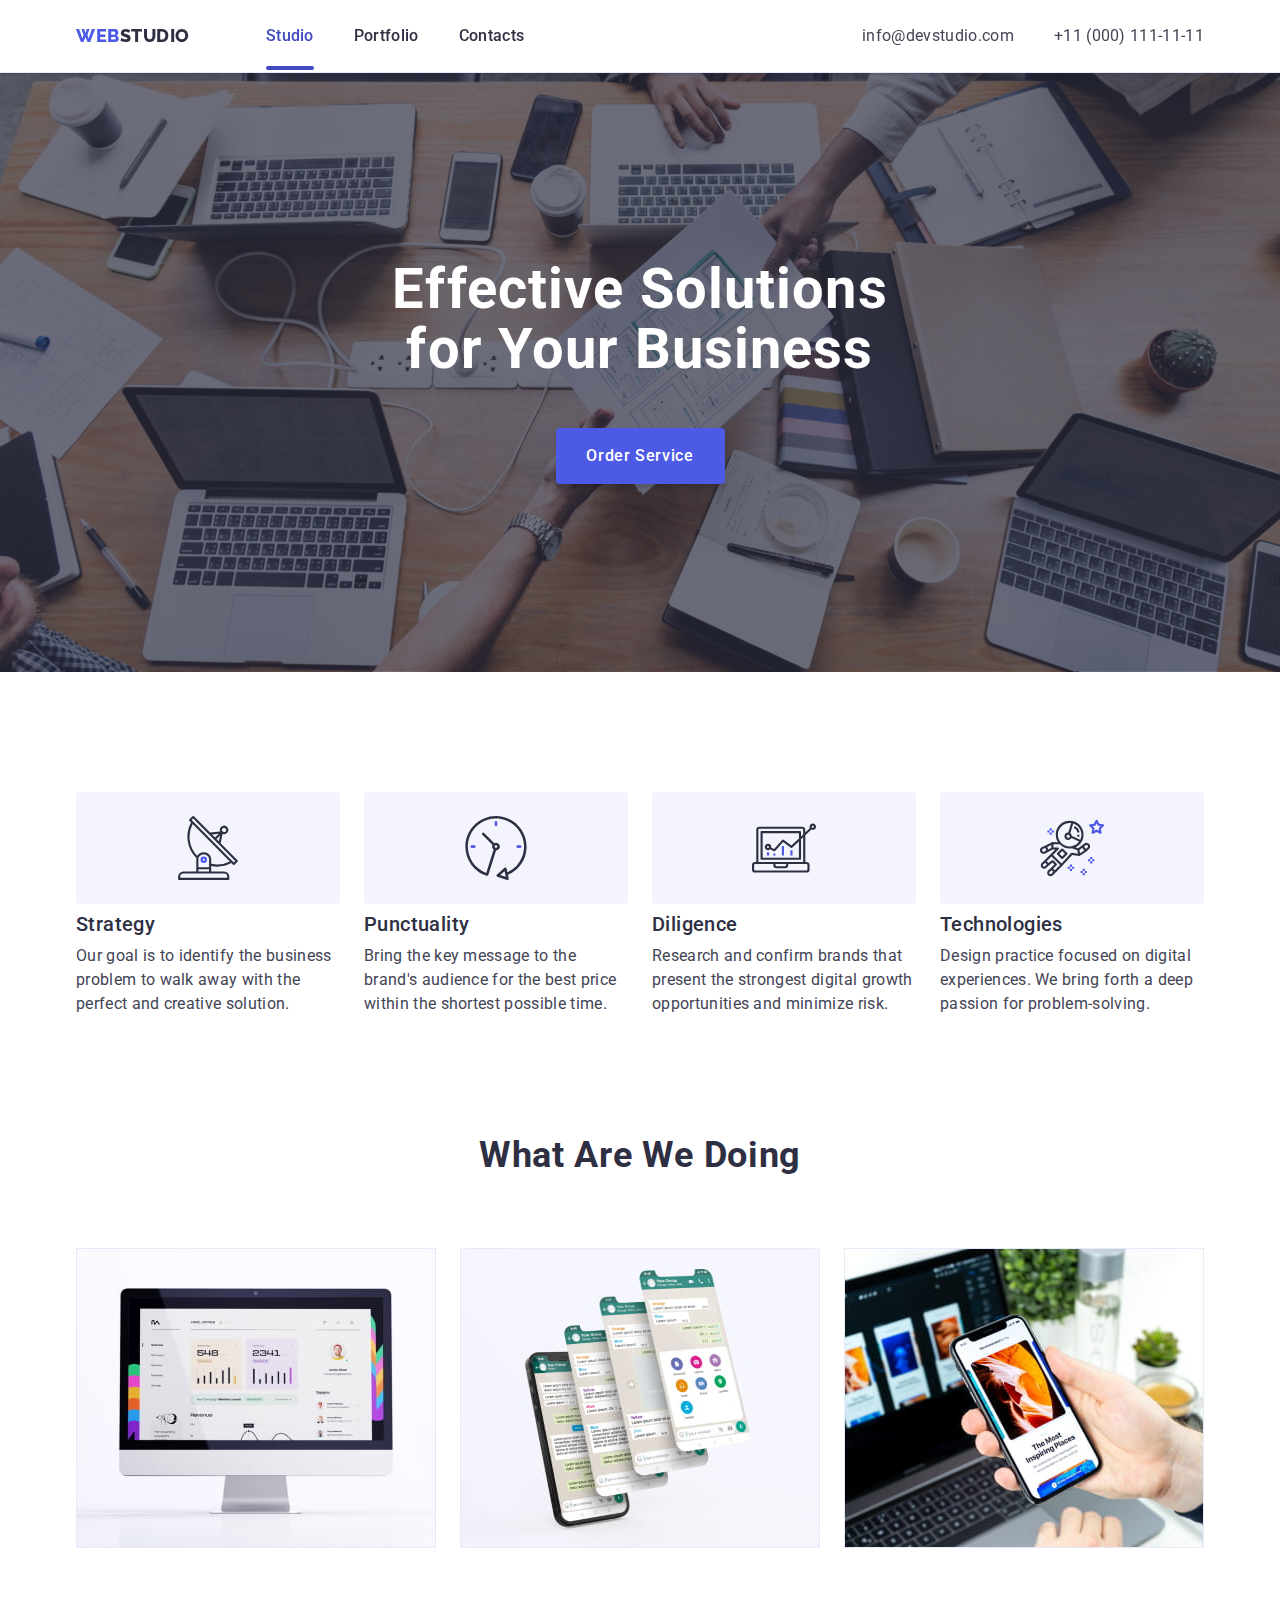
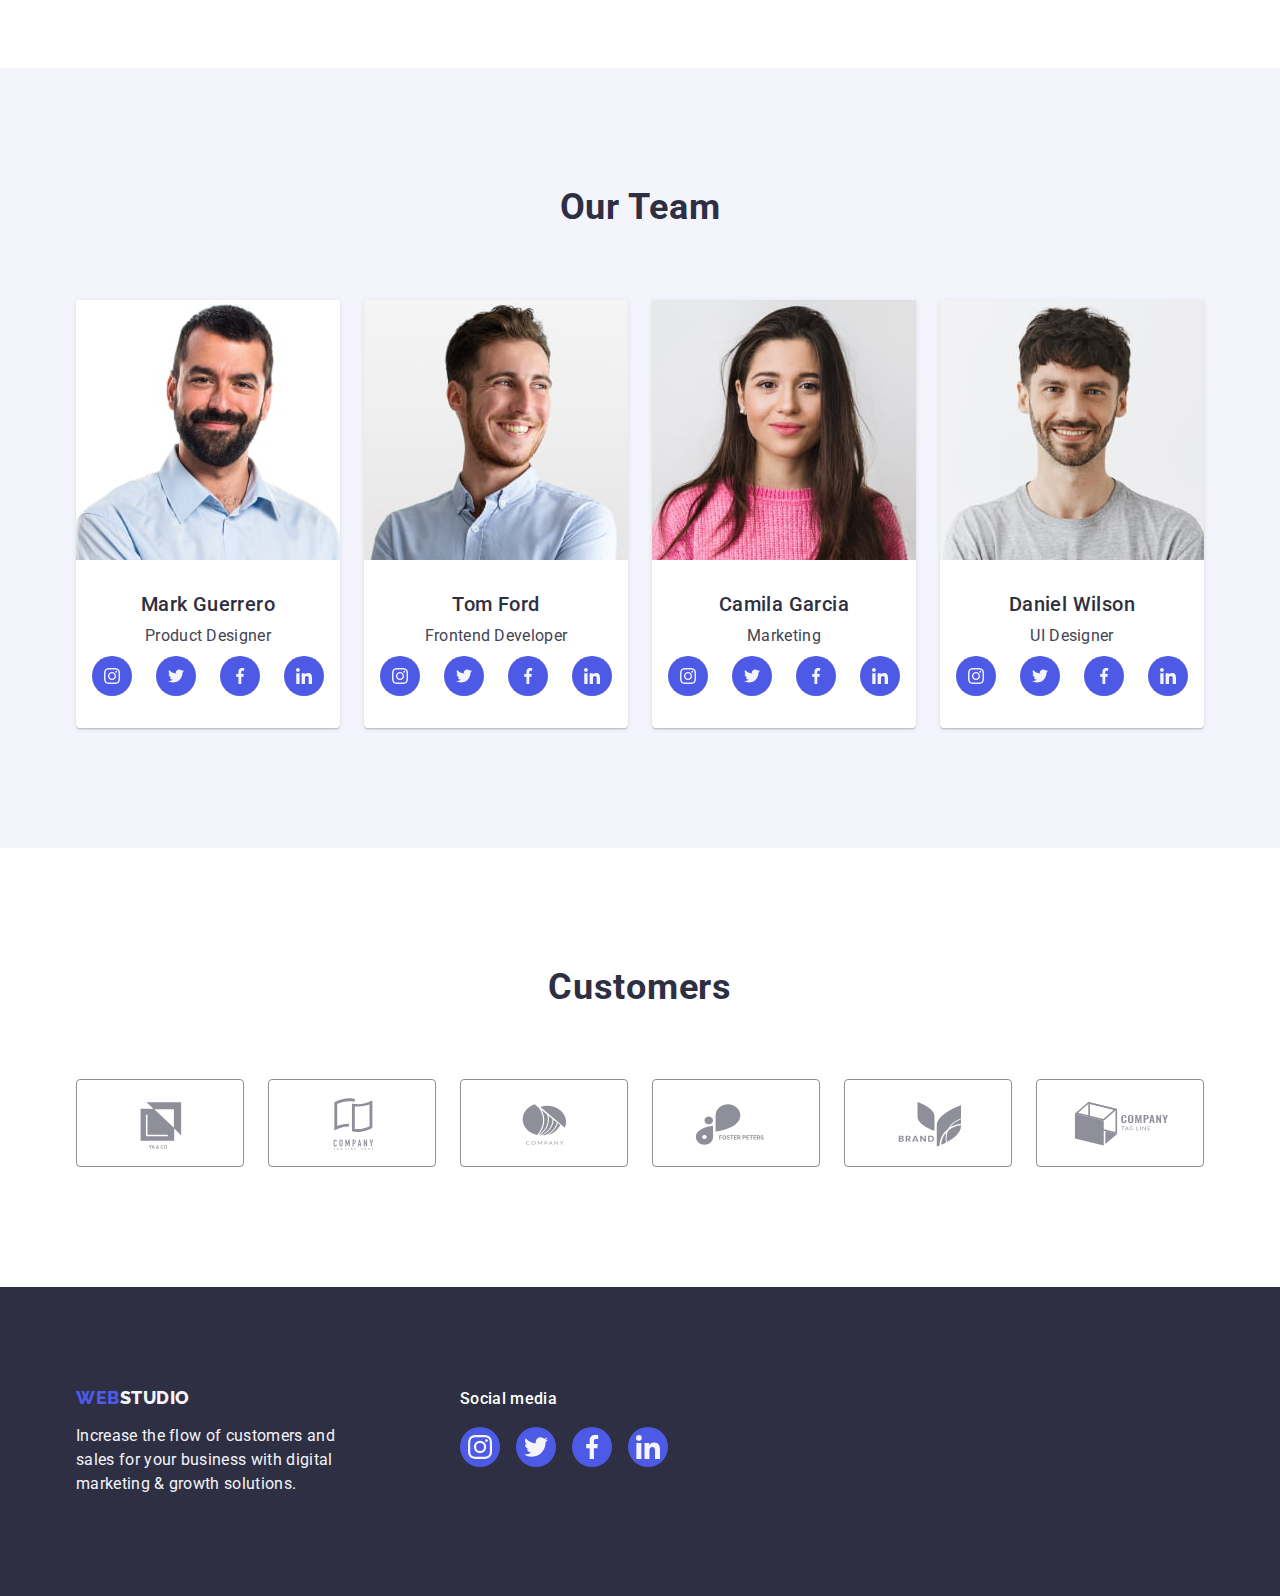
==== index.html @ 7d816530 "Initial commit" ====
<!DOCTYPE html>
<html lang="en">
  <head>
    <meta charset="UTF-8" />
    <meta http-equiv="X-UA-Compatible" content="IE=edge" />
    <meta name="viewport" content="width=device-width, initial-scale=1.0" />
    <link rel="preconnect" href="https://fonts.googleapis.com" />
    <link rel="preconnect" href="https://fonts.gstatic.com" crossorigin />
    <link
      href="https://fonts.googleapis.com/css2?family=Raleway:wght@800&family=Roboto:wght@400;500;700&display=swap"
      rel="stylesheet"
    />
    <link rel="stylesheet" href="./css/modern-normalize.min.css" />
    <link rel="stylesheet" href="./css/styles.css" />
    <title>WebStudio</title>
  </head>
  <body>
    <header class="header">
      <div class="header-container container">
        <!-- Navigation -->
        <nav class="nav">
          <a class="header-logo logo link" href="./index.html"
            >Web<span class="logo-part">Studio</span></a
          >
          <ul class="nav-list list">
            <li>
              <a class="nav-item link active" href="./index.html">Studio</a>
            </li>
            <li>
              <a class="nav-item link" href="./portfolio.html">Portfolio</a>
            </li>
            <li>
              <a class="nav-item link" href="">Contacts</a>
            </li>
          </ul>
        </nav>
        <!-- Contacts -->
        <address class="contacts">
          <ul class="nav-link list">
            <li>
              <a class="contacts-item link" href="mailto:info@devstudio.com"
                >info@devstudio.com</a
              >
            </li>
            <li>
              <a class="contacts-item link" href="tel:+110001111111"
                >+11 (000) 111-11-11</a
              >
            </li>
          </ul>
        </address>
      </div>
    </header>

    <!-- Main Content -->
    <main>
      <!-- Hero Section -->
      <section class="hero section">
        <div class="hero-container container">
          <h1 class="hero-title">Effective Solutions for Your Business</h1>
          <button type="button" class="btn" data-modal-open>
            Order Service
          </button>
        </div>
      </section>

      <!-- Advantages -->
      <section class="section">
        <div class="container">
          <h2 class="visually-hidden">Our advantages</h2>
          <ul class="adv-list card-set list">
            <li class="card-set-item">
              <div class="adv-img">
                <svg class="adv-icon" width="64" height="64">
                  <use href="./images/icons.svg#antenna"></use>
                </svg>
              </div>
              <h3 class="sub-title">Strategy</h3>
              <p class="main-text">
                Our goal is to identify the business problem to walk away with
                the perfect and creative solution.
              </p>
            </li>
            <li class="card-set-item">
              <div class="adv-img">
                <svg class="adv-icon" width="64" height="64">
                  <use href="./images/icons.svg#clock"></use>
                </svg>
              </div>
              <h3 class="sub-title">Punctuality</h3>
              <p class="main-text">
                Bring the key message to the brand's audience for the best price
                within the shortest possible time.
              </p>
            </li>
            <li class="card-set-item">
              <div class="adv-img">
                <svg class="adv-icon" width="64" height="64">
                  <use href="./images/icons.svg#diagram"></use>
                </svg>
              </div>
              <h3 class="sub-title">Diligence</h3>
              <p class="main-text">
                Research and confirm brands that present the strongest digital
                growth opportunities and minimize risk.
              </p>
            </li>
            <li class="card-set-item">
              <div class="adv-img">
                <svg class="adv-icon" width="64" height="64">
                  <use href="./images/icons.svg#astronaut"></use>
                </svg>
              </div>
              <h3 class="sub-title">Technologies</h3>
              <p class="main-text">
                Design practice focused on digital experiences. We bring forth a
                deep passion for problem-solving.
              </p>
            </li>
          </ul>
        </div>
      </section>

      <!-- Gallery -->
      <section class="gallery-section section">
        <div class="container">
          <h2 class="section-title">What are we doing</h2>
          <ul class="gallery-list card-set list">
            <li class="card-set-item">
              <img
                src="./images/gallery/img-1.jpg"
                alt="Desktop App"
                width="360"
                height="300"
              />
            </li>
            <li class="card-set-item">
              <img
                src="./images/gallery/img-2.jpg"
                alt="Messenger"
                width="360"
                height="300"
              />
            </li>
            <li class="card-set-item">
              <img
                src="./images/gallery/img-3.jpg"
                alt="Mobile App"
                width="360"
                height="300"
              />
            </li>
          </ul>
        </div>
      </section>

      <!-- Team -->
      <section class="team-section section">
        <div class="container">
          <h2 class="section-title">Our Team</h2>
          <ul class="card-set list">
            <li class="team-card card-set-item">
              <img
                src="./images/team/card-1.jpg"
                alt="Mark Guerrero"
                width="264"
                height="260"
              />
              <div class="card-content">
                <h3 class="sub-title card-text">Mark Guerrero</h3>
                <p class="card-text">Product Designer</p>
                <ul class="team-social list">
                  <li class="team-social-item">
                    <a class="team-social-img" href="">
                      <svg class="team-social-icon" width="16" height="16">
                        <use href="./images/icons.svg#instagram"></use>
                      </svg>
                    </a>
                  </li>
                  <li class="team-social-item">
                    <a class="team-social-img" href="">
                      <svg class="team-social-icon" width="16" height="16">
                        <use href="./images/icons.svg#twitter"></use>
                      </svg>
                    </a>
                  </li>
                  <li class="team-social-item">
                    <a class="team-social-img" href="">
                      <svg class="team-social-icon" width="16" height="16">
                        <use href="./images/icons.svg#facebook"></use>
                      </svg>
                    </a>
                  </li>
                  <li class="team-social-item">
                    <a class="team-social-img" href="">
                      <svg class="team-social-icon" width="16" height="16">
                        <use href="./images/icons.svg#linkedin"></use>
                      </svg>
                    </a>
                  </li>
                </ul>
              </div>
            </li>
            <li class="team-card card-set-item">
              <img
                src="./images/team/card-2.jpg"
                alt="Tom Ford"
                width="264"
                height="260"
              />
              <div class="card-content">
                <h3 class="sub-title card-text">Tom Ford</h3>
                <p class="card-text">Frontend Developer</p>
                <ul class="team-social list">
                  <li class="team-social-item">
                    <a class="team-social-img" href="">
                      <svg class="team-social-icon" width="16" height="16">
                        <use href="./images/icons.svg#instagram"></use>
                      </svg>
                    </a>
                  </li>
                  <li class="team-social-item">
                    <a class="team-social-img" href="">
                      <svg class="team-social-icon" width="16" height="16">
                        <use href="./images/icons.svg#twitter"></use>
                      </svg>
                    </a>
                  </li>
                  <li class="team-social-item">
                    <a class="team-social-img" href="">
                      <svg class="team-social-icon" width="16" height="16">
                        <use href="./images/icons.svg#facebook"></use>
                      </svg>
                    </a>
                  </li>
                  <li class="team-social-item">
                    <a class="team-social-img" href="">
                      <svg class="team-social-icon" width="16" height="16">
                        <use href="./images/icons.svg#linkedin"></use>
                      </svg>
                    </a>
                  </li>
                </ul>
              </div>
            </li>
            <li class="team-card card-set-item">
              <img
                src="./images/team/card-3.jpg"
                alt="Camila Garcia"
                width="264"
                height="260"
              />
              <div class="card-content">
                <h3 class="sub-title card-text">Camila Garcia</h3>
                <p class="card-text">Marketing</p>
                <ul class="team-social list">
                  <li class="team-social-item">
                    <a class="team-social-img" href="">
                      <svg class="team-social-icon" width="16" height="16">
                        <use href="./images/icons.svg#instagram"></use>
                      </svg>
                    </a>
                  </li>
                  <li class="team-social-item">
                    <a class="team-social-img" href="">
                      <svg class="team-social-icon" width="16" height="16">
                        <use href="./images/icons.svg#twitter"></use>
                      </svg>
                    </a>
                  </li>
                  <li class="team-social-item">
                    <a class="team-social-img" href="">
                      <svg class="team-social-icon" width="16" height="16">
                        <use href="./images/icons.svg#facebook"></use>
                      </svg>
                    </a>
                  </li>
                  <li class="team-social-item">
                    <a class="team-social-img" href="">
                      <svg class="team-social-icon" width="16" height="16">
                        <use href="./images/icons.svg#linkedin"></use>
                      </svg>
                    </a>
                  </li>
                </ul>
              </div>
            </li>
            <li class="team-card card-set-item">
              <img
                src="./images/team/card-4.jpg"
                alt="Daniel Wilson"
                width="264"
                height="260"
              />
              <div class="card-content">
                <h3 class="sub-title card-text">Daniel Wilson</h3>
                <p class="card-text">UI Designer</p>
                <ul class="team-social list">
                  <li class="team-social-item">
                    <a class="team-social-img" href="">
                      <svg class="team-social-icon" width="16" height="16">
                        <use href="./images/icons.svg#instagram"></use>
                      </svg>
                    </a>
                  </li>
                  <li class="team-social-item">
                    <a class="team-social-img" href="">
                      <svg class="team-social-icon" width="16" height="16">
                        <use href="./images/icons.svg#twitter"></use>
                      </svg>
                    </a>
                  </li>
                  <li class="team-social-item">
                    <a class="team-social-img" href="">
                      <svg class="team-social-icon" width="16" height="16">
                        <use href="./images/icons.svg#facebook"></use>
                      </svg>
                    </a>
                  </li>
                  <li class="team-social-item">
                    <a class="team-social-img" href="">
                      <svg class="team-social-icon" width="16" height="16">
                        <use href="./images/icons.svg#linkedin"></use>
                      </svg>
                    </a>
                  </li>
                </ul>
              </div>
            </li>
          </ul>
        </div>
      </section>

      <!-- Customers -->
      <section class="section">
        <div class="container">
          <h2 class="customers-title section-title">Customers</h2>
          <ul class="customers-list list">
            <li class="customers-item">
              <a class="customers-img" href="">
                <svg class="customers-icon" width="104" height="56">
                  <use href="./images/icons.svg#logo-1"></use>
                </svg>
              </a>
            </li>
            <li class="customers-item">
              <a class="customers-img" href="">
                <svg class="customers-icon" width="104" height="56">
                  <use href="./images/icons.svg#logo-2"></use>
                </svg>
              </a>
            </li>
            <li class="customers-item">
              <a class="customers-img" href="">
                <svg class="customers-icon" width="104" height="56">
                  <use href="./images/icons.svg#logo-3"></use>
                </svg>
              </a>
            </li>
            <li class="customers-item">
              <a class="customers-img" href="">
                <svg class="customers-icon" width="104" height="56">
                  <use href="./images/icons.svg#logo-4"></use>
                </svg>
              </a>
            </li>
            <li class="customers-item">
              <a class="customers-img" href="">
                <svg class="customers-icon" width="104" height="56">
                  <use href="./images/icons.svg#logo-5"></use>
                </svg>
              </a>
            </li>
            <li class="customers-item">
              <a class="customers-img" href="">
                <svg class="customers-icon" width="104" height="56">
                  <use href="./images/icons.svg#logo-6"></use>
                </svg>
              </a>
            </li>
          </ul>
        </div>
      </section>
    </main>
    <footer class="footer">
      <div class="footer-container container">
        <div class="footer-logo-container">
          <a class="footer-logo logo link" href="./index.html"
            >Web<span class="logo-part-footer">Studio</span></a
          >
          <p class="footer-text">
            Increase the flow of customers and sales for your business with
            digital marketing & growth solutions.
          </p>
        </div>
        <div>
          <p class="footer-social-text">Social media</p>
          <ul class="footer-social list">
            <li class="footer-social-item">
              <a class="footer-social-img" href="">
                <svg class="footer-social-icon" width="24" height="24">
                  <use href="./images/icons.svg#instagram"></use>
                </svg>
              </a>
            </li>
            <li class="footer-social-item">
              <a class="footer-social-img" href="">
                <svg class="footer-social-icon" width="24" height="24">
                  <use href="./images/icons.svg#twitter"></use>
                </svg>
              </a>
            </li>
            <li class="footer-social-item">
              <a class="footer-social-img" href="">
                <svg class="footer-social-icon" width="24" height="24">
                  <use href="./images/icons.svg#facebook"></use>
                </svg>
              </a>
            </li>
            <li class="footer-social-item">
              <a class="footer-social-img" href="">
                <svg class="footer-social-icon" width="24" height="24">
                  <use href="./images/icons.svg#linkedin"></use>
                </svg>
              </a>
            </li>
          </ul>
        </div>
      </div>
    </footer>
    <!-- Modal window -->
    <div class="backdrop is-hidden" data-modal>
      <div class="modal">
        <button type="button" class="modal-btn-close" data-modal-close>
          <svg class="modal-icon" width="8" height="8">
            <use href="./images/icons.svg#close"></use>
          </svg>
        </button>
      </div>
    </div>
    <script src="./js/modal.js"></script>
  </body>
</html>
---- css/styles.css ----
:root {
  --color-iris: #4d5ae5;
  --color-ocean: #404bbf;
  --color-navy-blue: #2e2f42;
  --color-green: #31d0aa;
  --color-slate: #434455;
  --color-light-slate: #8e8f99;
  --color-cornflower: #e7e9fc;
  --color-cloud: #f4f4fd;
  --color-navy-blue-modal: #2e2f42;
  --color-grey: #2e2f42;
  --color-white: #ffffff;
  --color-dairy: #fcfcfc;

  --indent: 24px;
  --items: 4;

  --anim-time: 250ms cubic-bezier(0.4, 0, 0.2, 1);
}

h1,
h2,
h3,
h4,
h5,
h6,
p {
  margin: 0;
}

img {
  display: block;
}

button {
  cursor: pointer;
}

/**
  |============================
  | Hidden elements
  |============================
*/
.visually-hidden {
  position: absolute;
  width: 1px;
  height: 1px;
  margin: -1px;
  border: 0;
  padding: 0;

  white-space: nowrap;
  clip-path: inset(100%);
  clip: rect(0 0 0 0);
  overflow: hidden;
}

/**
  |============================
  | Links and list
  |============================
*/

.link {
  text-decoration: none;
}

.list {
  list-style: none;
  padding: 0;
  margin: 0;
}

/**
  |============================
  | Card set
  |============================
*/

.card-set {
  display: flex;
  flex-wrap: wrap;
  gap: var(--indent);
}

.card-set-item {
  flex-basis: calc((100% - var(--indent) * (var(--items) - 1)) / var(--items));
}

/**
  |============================
  | Studio
  |============================
*/
body {
  background-color: #fff;
  font-family: 'Roboto', sans-serif;
  font-size: 16px;
  line-height: 1.5;
  letter-spacing: 0.02em;

  color: var(--color-slate);

  padding-top: 72px;
}

.container {
  width: 1158px;
  padding: 0 15px;
  margin: 0 auto;
}

.section {
  padding: 120px 0;
}

.section-title {
  font-weight: 700;
  font-size: 36px;
  line-height: 1.11;

  text-align: center;
  letter-spacing: 0.02em;
  text-transform: capitalize;

  color: var(--color-navy-blue);

  margin-bottom: 72px;
}

.sub-title {
  margin-bottom: 8px;

  font-weight: 500;
  font-size: 20px;
  line-height: 1.2;
  letter-spacing: 0.02em;

  color: var(--color-navy-blue);
}

/**
  |============================
  | Header
  |============================
*/

.header {
  position: fixed;
  top: 0;
  left: 0;
  width: 100%;

  border-bottom: 1px solid var(--color-cornflower);
  box-shadow: 0px 2px 1px rgba(46, 47, 66, 0.08),
    0px 1px 1px rgba(46, 47, 66, 0.16), 0px 1px 6px rgba(46, 47, 66, 0.08);

  padding: 24px 0;

  background-color: var(--color-white);

  z-index: 2;
}

.header-container {
  display: flex;
  align-items: center;
  justify-content: space-between;
}

.nav {
  display: flex;
  align-items: center;
  /* margin-right: auto; */
}

.nav-list {
  display: flex;
  align-items: center;
  gap: 40px;
}

.logo {
  font-family: 'Raleway', sans-serif;
  font-style: normal;
  font-weight: 800;
  font-size: 18px;
  line-height: 1.17;
  letter-spacing: 0.03em;
  text-transform: uppercase;

  color: var(--color-iris);
}

.logo > .logo-part {
  color: var(--color-navy-blue);
}

.header-logo {
  margin-right: 76px;
}

.nav-item {
  position: relative;

  font-weight: 500;
  font-size: 16px;
  font-style: normal;
  line-height: 1.5;
  letter-spacing: 0.02em;

  color: var(--color-navy-blue);

  padding: 24px 0;

  transition: color var(--anim-time);
}

.nav-item:hover,
.nav-item:focus {
  color: var(--color-ocean);
}

.nav-item.active {
  color: var(--color-ocean);
}

.nav-item::after {
  content: '';
  position: absolute;
  bottom: -1px;
  left: 0;
  display: block;
  width: 100%;
  height: 4px;
  border-radius: 2px;
}

.nav-item.active::after {
  background-color: var(--color-ocean);
}

.nav-link {
  display: flex;
  align-items: center;
  gap: 40px;
}

.contacts {
  font-style: normal;
}

.contacts-item {
  color: var(--color-slate);

  transition: color var(--anim-time);
}

.contacts-item:hover,
.contacts-item:focus {
  color: var(--color-ocean);
}

/**
  |============================
  | Hero
  |============================
*/

.btn {
  display: block;

  min-width: 169px;
  min-height: 56px;

  font-family: inherit;
  font-weight: 500;
  font-size: 16px;
  line-height: 1.5;
  letter-spacing: 0.04em;

  margin: 0 auto;

  /* cursor: pointer; */
  background-color: var(--color-iris);
  color: var(--color-white);

  box-shadow: 0px 4px 4px rgba(0, 0, 0, 0.15);
  border-radius: 4px;

  border: none;

  transition: background-color var(--anim-time);
}

.btn:hover,
.btn:focus {
  background-color: var(--color-ocean);
}

.hero {
  max-width: 1440px;
  margin-left: auto;
  margin-right: auto;
  background-color: var(--color-navy-blue);
  background-image: linear-gradient(
      rgba(46, 47, 66, 0.7),
      rgba(46, 47, 66, 0.7)
    ),
    url(../images/hero/people-office.jpg);
  background-repeat: no-repeat;
  background-position: center;
  background-size: cover;
  padding: 188px 0;
}

.hero-title {
  max-width: 496px;
  font-weight: 700;
  font-size: 56px;
  line-height: 1.07;
  text-align: center;
  letter-spacing: 0.02em;

  color: var(--color-white);
  margin: 0 auto 48px auto;
}

/**
  |============================
  | Advantages
  |============================
*/

.adv-list {
  display: flex;
}

.main-text {
  color: var(--color-slate);
}

.adv-img {
  display: flex;
  justify-content: center;
  align-items: center;
  padding: 24px 0;

  background-color: var(--color-cloud);
  border-radius: 4px;

  margin-bottom: 8px;
}

/**
  |============================
  | Gallery
  |============================
*/

.gallery-section {
  padding-top: 0;
}

.gallery-list {
  display: flex;
  /* justify-content: space-between; */
}

/**
  |============================
  | Team
  |============================
*/

.team-section {
  background-color: var(--color-cloud);
}

.team-card {
  background: var(--color-white);
  box-shadow: 0px 1px 6px rgba(46, 47, 66, 0.08),
    0px 1px 1px rgba(46, 47, 66, 0.16), 0px 2px 1px rgba(46, 47, 66, 0.08);
  border-radius: 0px 0px 4px 4px;
}

.card-content {
  padding: 32px 0;
}

.card-text {
  text-align: center;
  margin-bottom: 8px;
}

.team-social {
  display: flex;
  gap: 24px;
  justify-content: center;
  align-items: center;
}

.team-social-item {
  width: 40px;
  height: 40px;
}

.team-social-img {
  width: 100%;
  height: 100%;
  background-color: var(--color-iris);
  border-radius: 50%;
  display: flex;
  justify-content: center;
  align-items: center;

  transition: background-color var(--anim-time);
}

.team-social-img:hover,
.team-social-img:focus {
  background-color: var(--color-ocean);
}

.team-social-icon {
  fill: var(--color-cloud);
}

/**
  |============================
  | Customers
  |============================
*/

.customers-title {
  line-height: 1.1;
}

.customers-list {
  display: flex;
  align-items: center;
  justify-content: center;
  gap: 24px;
}

.customers-item {
  width: 168px;
  height: 88px;
}

.customers-img {
  width: 100%;
  height: 100%;
  display: flex;
  justify-content: center;
  align-items: center;
  border: 1px solid var(--color-light-slate);
  border-radius: 4px;
  color: var(--color-light-slate);

  padding: 16px 32px;

  transition: border-color var(--anim-time), color var(--anim-time);
}

.customers-img:hover,
.customers-img:focus {
  border-color: var(--color-ocean);

  color: var(--color-ocean);
}

.customers-icon {
  fill: currentColor;

  transition: fill var(--anim-time);
}

.customers-icon:hover,
.customers-icon:focus {
  fill: currentColor;
}

/**
  |============================
  | Footer
  |============================
*/

.footer {
  background-color: var(--color-navy-blue);
  padding: 100px 0;
}

.footer-container {
  display: flex;

  align-items: baseline;
}

.footer-logo-container {
  margin-right: 120px;
}

.footer-logo {
  display: inline-block;
  margin-bottom: 16px;
}

.logo > .logo-part-footer {
  color: var(--color-cloud);
}

.footer-text {
  color: var(--color-cloud);
  /* padding-top: 16px; */
  width: 264px;
}

.footer-social-text {
  font-weight: 500;
  font-size: 16px;
  line-height: 1.5;
  letter-spacing: 0.02em;
  color: var(--color-white);

  margin-bottom: 16px;
}

.footer-social {
  display: flex;
  gap: 16px;
}

.footer-social-item {
  width: 40px;
  height: 40px;
}

.footer-social-img {
  width: 100%;
  height: 100%;
  background-color: var(--color-iris);
  border-radius: 50%;
  display: flex;
  align-items: center;
  justify-content: center;

  transition: background-color var(--anim-time);
}

.footer-social-img:hover,
.footer-social-img:focus {
  background-color: var(--color-green);
}

.footer-social-icon {
  fill: var(--color-cloud);
}

/**
  |============================
  | Portfolio
  |============================
*/
.portfolio-section {
  padding: 96px 0 120px;
}
/**
  |============================
  | Filter
  |============================
*/

.filter-list {
  display: flex;
  align-items: center;
  justify-content: center;
  gap: 24px;
  margin-bottom: 72px;
}

.filter-btn {
  display: block;
  padding: 12px 24px;
  height: 48px;

  font-family: inherit;
  font-weight: 500;
  font-size: 16px;
  line-height: 1.5;
  letter-spacing: 0.04em;

  cursor: pointer;

  background-color: var(--color-cloud);
  border: 1px solid var(--color-cornflower);
  border-radius: 4px;
  color: var(--color-iris);

  transition: color var(--anim-time), background-color var(--anim-time),
    border-color var(--anim-time), box-shadow var(--anim-time);
}

.filter-btn:hover,
.filter-btn:focus,
.filter-btn:active {
  background-color: var(--color-ocean);
  color: var(--color-white);
  border-color: transparent;

  box-shadow: 0px 3px 1px rgba(0, 0, 0, 0.1), 0px 2px 1px rgba(0, 0, 0, 0.08),
    0px 2px 2px rgba(0, 0, 0, 0.12);
  border-radius: 4px;
}

/**
  |============================
  | Examples
  |============================
*/

.portfolio-list {
  --items: 3;
  row-gap: 48px;
}

.portfolio-card {
  display: block;

  transition: box-shadow var(--anim-time);
}

.portfolio-card:hover,
.portfolio-card:focus {
  box-shadow: 0px 1px 6px rgba(46, 47, 66, 0.08),
    0px 1px 1px rgba(46, 47, 66, 0.16), 0px 2px 1px rgba(46, 47, 66, 0.08);
}

.portfolio-card:hover .overlay-text,
.portfolio-card:focus .overlay-text {
  transform: translateY(0%);
}

.portfolio-card-text {
  padding: 32px 16px;
  text-align: left;
  border: 1px solid var(--color-cornflower);
  border-top: none;
}

.thumb {
  position: relative;
  overflow: hidden;

  z-index: 1;
}

/* Overlay */

.overlay-text {
  position: absolute;
  top: 0;
  left: 0;
  transform: translateY(100%);

  width: 100%;
  height: 100%;
  padding: 40px 32px;

  background: var(--color-iris);

  font-size: 16px;
  line-height: 1.5;

  letter-spacing: 0.02em;

  color: var(--color-cloud);

  transition: transform var(--anim-time);
}

.portfolio-card-item:hover .overlay-text,
.portfolio-card-item:focus .overlay-text {
  transform: translateY(0%);
}

/**
  |============================
  | Modal window
  |============================
*/

.backdrop {
  position: fixed;

  top: 0;
  left: 0;

  width: 100%;
  height: 100%;

  background: rgba(46, 47, 66, 0.4);

  transition: opacity var(--anim-time), visibility var(--anim-time);
}

.backdrop.is-hidden {
  opacity: 0;
  visibility: hidden;
  pointer-events: none;
}

.modal {
  position: absolute;
  top: calc(50%);
  left: calc(50%);

  width: 408px;
  min-height: 576px;
  padding: 24px;

  background-color: var(--color-dairy);

  box-shadow: 0px 1px 1px rgba(0, 0, 0, 0.14), 0px 1px 3px rgba(0, 0, 0, 0.12),
    0px 2px 1px rgba(0, 0, 0, 0.2);
  border-radius: 4px;

  transform: translate(-50%, -50%) scale(1);
  transition: transform var(--anim-time);
}

.modal-btn-close {
  position: absolute;

  top: 24px;
  right: 24px;

  display: flex;
  align-items: center;
  justify-content: center;

  width: 24px;
  height: 24px;
  padding: 0;

  border-radius: 50%;
  background-color: var(--color-cornflower);
  border: 1px solid rgba(0, 0, 0, 0.1);

  color: var(--color-navy-blue);

  transition: background-color var(--anim-time), border var(--anim-time);
}

.modal-btn-close:hover,
.modal-btn-close:focus {
  background-color: var(--color-ocean);
  color: var(--color-white);
  border: none;
}

.modal-icon {
  fill: currentColor;
  transition: fill var(--anim-time);
}

.modal-btn-close:hover .modal-icon:hover,
.modal-btn-close:focus .modal-icon:focus {
  fill: currentColor;
}
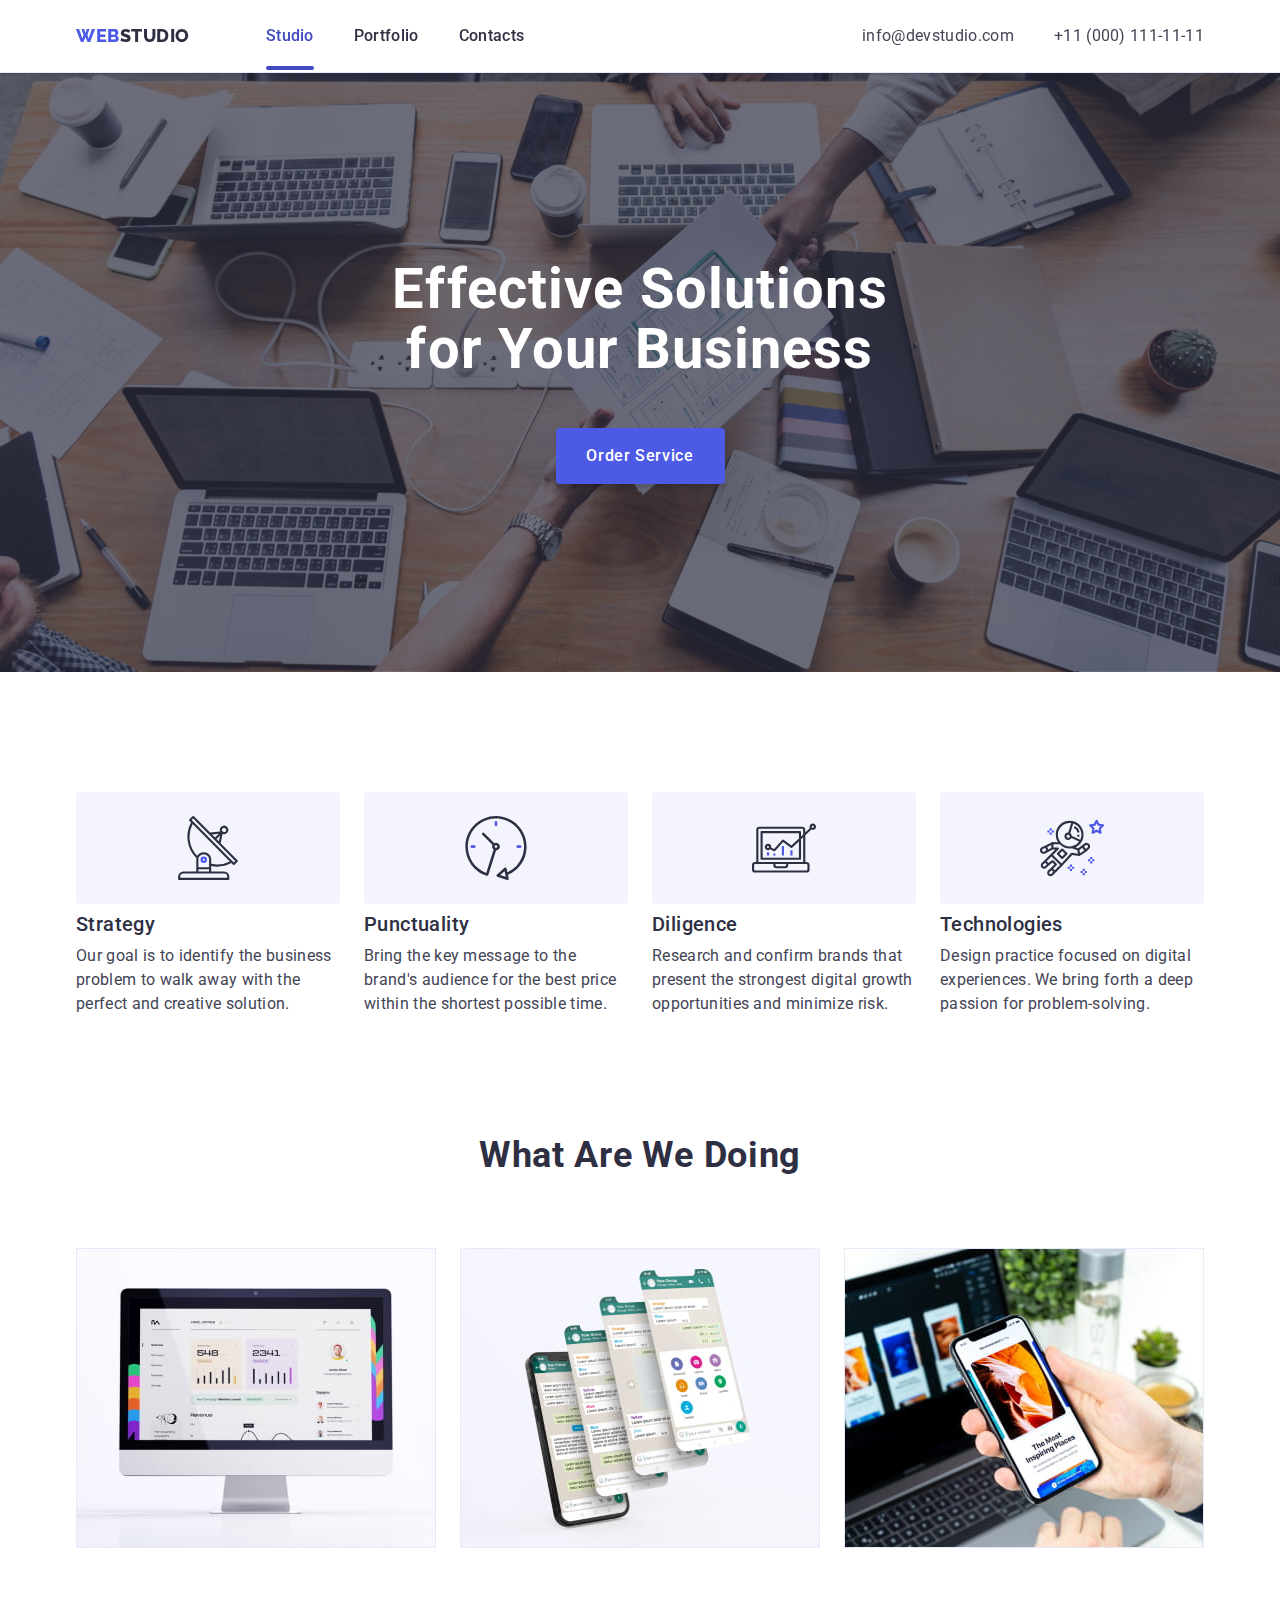
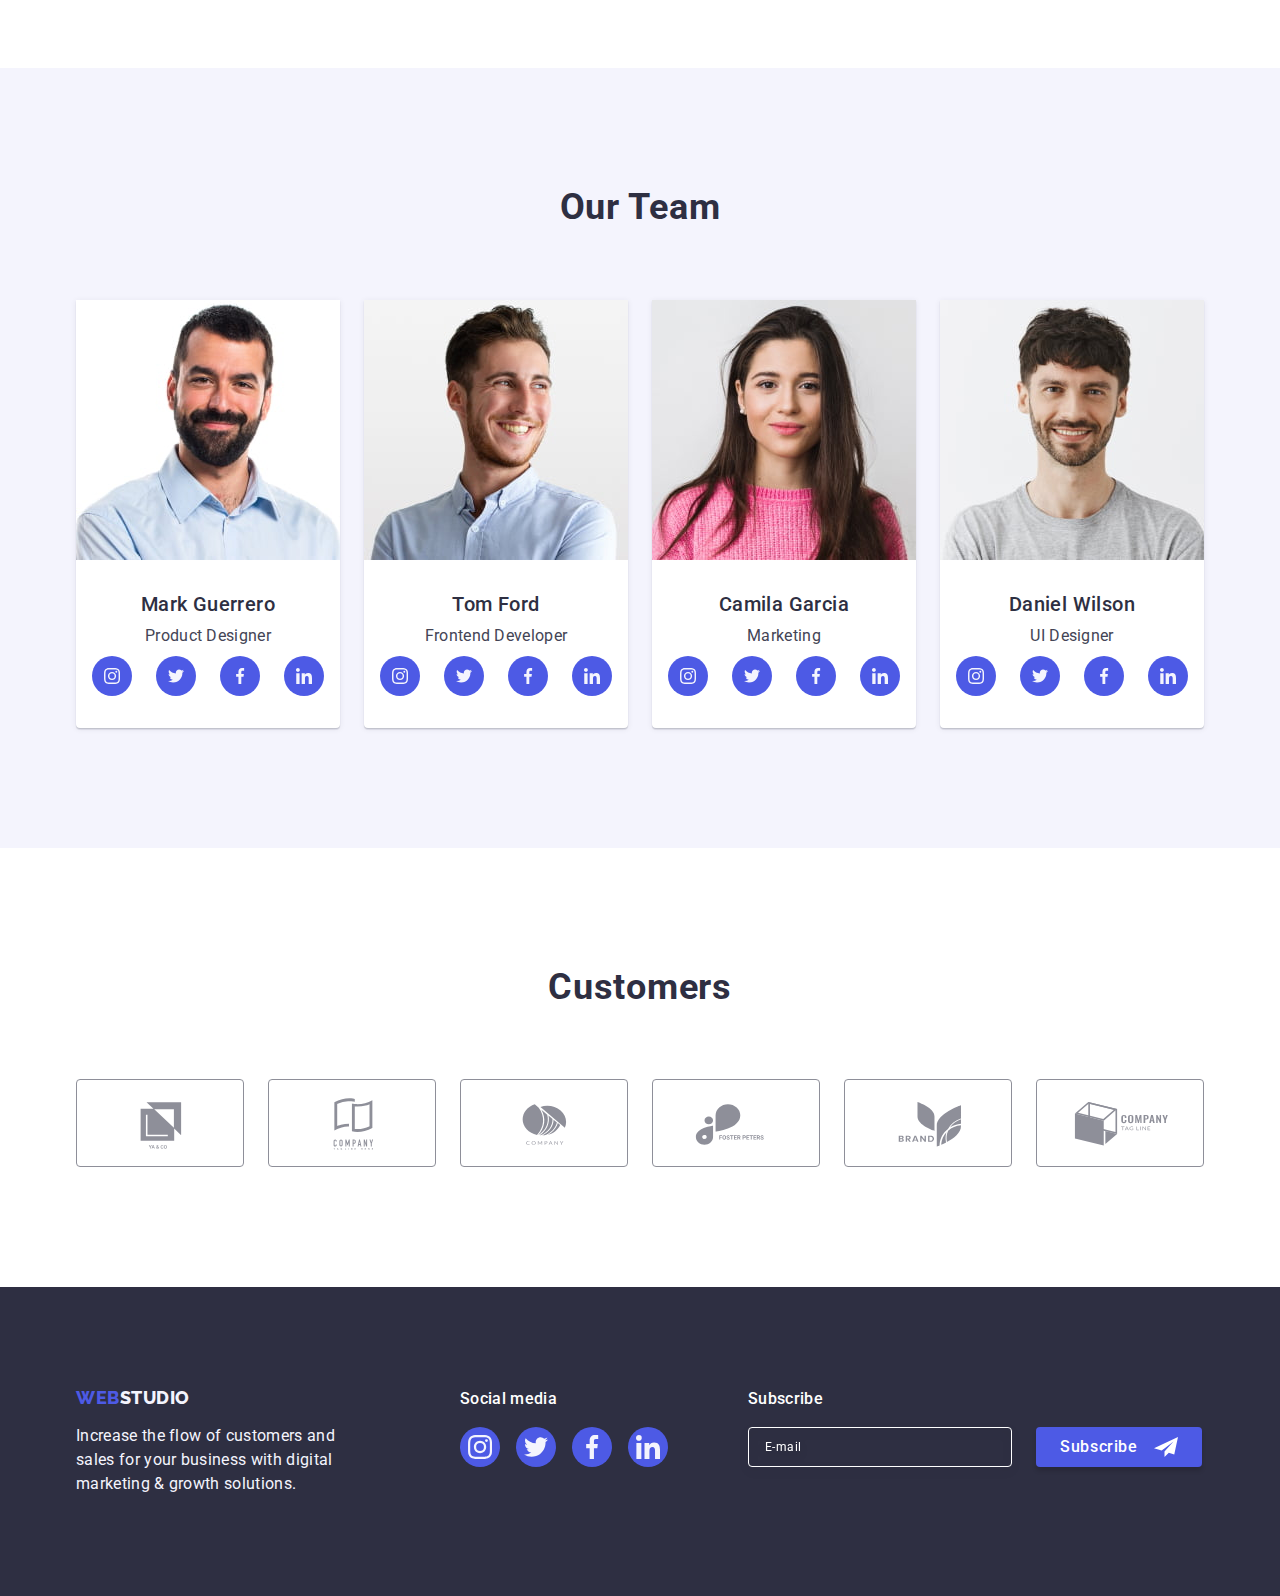
==== commit 4faf794f: "added suscribe form in footer" ====
--- a/index.html
+++ b/index.html
@@ -393,7 +393,7 @@
             digital marketing & growth solutions.
           </p>
         </div>
-        <div>
+        <div class="footer-social-container">
           <p class="footer-social-text">Social media</p>
           <ul class="footer-social list">
             <li class="footer-social-item">
@@ -425,6 +425,26 @@
               </a>
             </li>
           </ul>
+        </div>
+        <div class="footer-form">
+          <p class="subscribe-text">Subscribe</p>
+          <form class="subscribe-form" name="subscribe-form">
+            <label for="subscribe-email">
+              <input
+                class="subscribe-form-field"
+                type="text"
+                placeholder="E-mail"
+                name="subscribe-email"
+                id="subscribe-email"
+              />
+            </label>
+            <button class="subscribe-btn" type="submit">
+              Subscribe
+              <svg class="subscribe-icon" width="24" height="24">
+                <use href="./images/icons.svg#telegram"></use>
+              </svg>
+            </button>
+          </form>
         </div>
       </div>
     </footer>
--- a/css/styles.css
+++ b/css/styles.css
@@ -494,7 +494,6 @@
 
 .footer-container {
   display: flex;
-
   align-items: baseline;
 }
 
@@ -513,8 +512,11 @@
 
 .footer-text {
   color: var(--color-cloud);
-  /* padding-top: 16px; */
   width: 264px;
+}
+
+.footer-social-container {
+  margin-right: 80px;
 }
 
 .footer-social-text {
@@ -558,32 +560,66 @@
   fill: var(--color-cloud);
 }
 
-/**
-  |============================
-  | Portfolio
-  |============================
-*/
-.portfolio-section {
-  padding: 96px 0 120px;
-}
-/**
-  |============================
-  | Filter
-  |============================
-*/
-
-.filter-list {
-  display: flex;
-  align-items: center;
-  justify-content: center;
+.subscribe-text {
+  font-weight: 500;
+  font-size: 16px;
+  line-height: 1.5;
+  letter-spacing: 0.02em;
+  color: var(--color-white);
+
+  margin-bottom: 16px;
+}
+
+/* .footer-form {
+  display: flex;
   gap: 24px;
-  margin-bottom: 72px;
-}
-
-.filter-btn {
-  display: block;
-  padding: 12px 24px;
-  height: 48px;
+} */
+
+.subscribe-form {
+  display: flex;
+  justify-content: center;
+  align-items: center;
+  gap: 24px;
+}
+
+.subscribe-form-field {
+  background-color: transparent;
+  width: 264px;
+  height: 40px;
+
+  font-weight: 400;
+  font-size: 12px;
+  line-height: 2;
+
+  display: flex;
+  align-items: center;
+  letter-spacing: 0.04em;
+
+  padding: 8px 16px;
+  color: var(--color-white);
+
+  border: 1px solid var(--color-white);
+  filter: drop-shadow(0px 4px 4px rgba(0, 0, 0, 0.15));
+  border-radius: 4px;
+
+  outline: none;
+}
+
+.subscribe-form-field::placeholder {
+  color: var(--color-white);
+}
+
+/* .subscribe-form-field:focus {
+  border: 1px solid var(--color-slate);
+  outline: none;
+} */
+
+.subscribe-btn {
+  display: flex;
+  flex-direction: row;
+  justify-content: center;
+  align-items: center;
+  gap: 16px;
 
   font-family: inherit;
   font-weight: 500;
@@ -591,7 +627,58 @@
   line-height: 1.5;
   letter-spacing: 0.04em;
 
-  cursor: pointer;
+  padding: 8px 24px;
+  background-color: var(--color-iris);
+  box-shadow: 0px 4px 4px rgba(0, 0, 0, 0.15);
+  border-radius: 4px;
+  color: var(--color-white);
+
+  border: none;
+
+  transition: background-color var(--anim-time);
+}
+
+.subscribe-icon {
+  fill: currentColor;
+}
+
+.subscribe-btn:hover,
+.subscribe-btn:focus {
+  background-color: var(--color-ocean);
+}
+
+/**
+  |============================
+  | Portfolio
+  |============================
+*/
+.portfolio-section {
+  padding: 96px 0 120px;
+}
+/**
+  |============================
+  | Filter
+  |============================
+*/
+
+.filter-list {
+  display: flex;
+  align-items: center;
+  justify-content: center;
+  gap: 24px;
+  margin-bottom: 72px;
+}
+
+.filter-btn {
+  display: block;
+  padding: 12px 24px;
+  height: 48px;
+
+  font-family: inherit;
+  font-weight: 500;
+  font-size: 16px;
+  line-height: 1.5;
+  letter-spacing: 0.04em;
 
   background-color: var(--color-cloud);
   border: 1px solid var(--color-cornflower);
